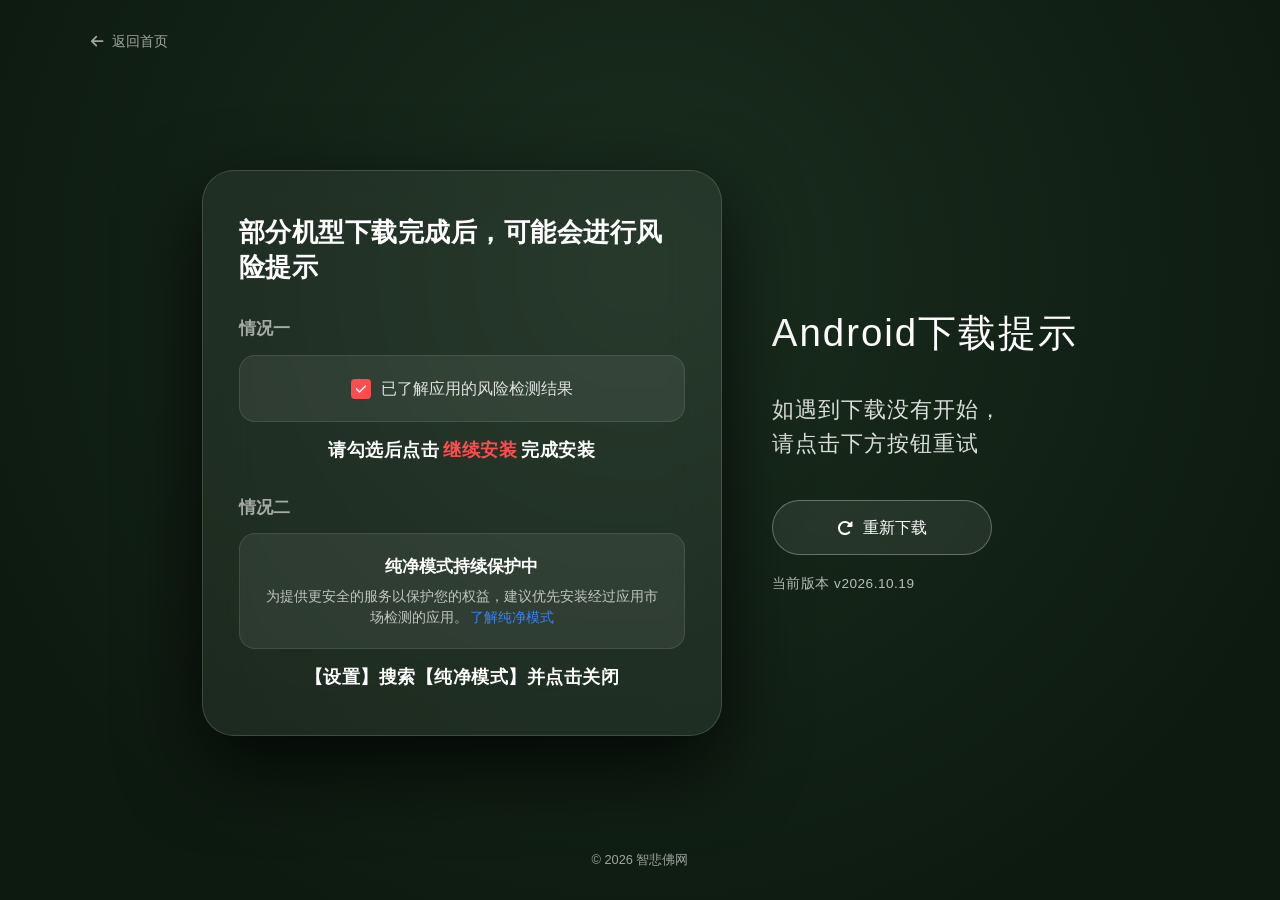
==== install-guide.html @ 568faa1f "智悲佛网官方网站" ====
<!DOCTYPE html>
<html lang="zh-CN">
<head>
  <meta charset="UTF-8">
  <meta name="viewport" content="width=device-width, initial-scale=1.0, viewport-fit=cover">
  <title>Android下载提示 - 智悲佛网</title>
  <meta name="description" content="智悲佛网 Android 安装包下载说明：遇到风险提示或纯净模式拦截时的处理方法。">
  <meta name="theme-color" content="#0d1a10">
  <meta name="robots" content="noindex">
  <link rel="icon" href="favicon.svg" type="image/svg+xml">
  <link rel="stylesheet" href="style.css">
  <style>
    body.page {
      padding: max(30px, env(safe-area-inset-top)) max(20px, env(safe-area-inset-right))
        max(30px, env(safe-area-inset-bottom)) max(20px, env(safe-area-inset-left));
      line-height: 1.6;
      display: flex;
      flex-direction: column;
      align-items: center;
    }

    .container {
      max-width: 1100px;
      width: 100%;
      flex: 1;
      display: flex;
      flex-direction: column;
    }

    .nav-back { margin-bottom: 20px; }

    .content-wrapper {
      display: flex;
      align-items: center;
      justify-content: center;
      gap: 50px;
      margin: auto 0;
      padding: 20px 0;
    }

    .tips-card {
      background: var(--glass-bg);
      -webkit-backdrop-filter: blur(25px);
      backdrop-filter: blur(25px);
      border: 1px solid var(--glass-border);
      border-radius: 32px;
      padding: 44px 36px;
      width: 100%;
      max-width: 520px;
      box-shadow: 0 30px 80px rgba(0, 0, 0, 0.8);
      flex-shrink: 0;
    }

    .tips-card .main-title {
      font-size: 1.65rem;
      font-weight: 700;
      color: #ffffff;
      line-height: 1.35;
      margin-bottom: 30px;
      letter-spacing: 0.5px;
    }

    .case-item { margin-bottom: 30px; }
    .case-item:last-child { margin-bottom: 0; }

    .case-label {
      font-size: 1.05rem;
      color: var(--text-faint);
      font-weight: 600;
      margin-bottom: 12px;
    }

    .ui-mock-box {
      background: rgba(255, 255, 255, 0.07);
      border-radius: 16px;
      padding: 20px;
      margin-bottom: 14px;
      border: 1px solid rgba(255, 255, 255, 0.1);
      display: flex;
      flex-direction: column;
      align-items: center;
      justify-content: center;
      text-align: center;
    }

    .mock-check-group {
      display: inline-flex;
      align-items: center;
      gap: 10px;
      font-size: 1rem;
      color: rgba(255, 255, 255, 0.85);
    }

    .mock-checkbox {
      width: 20px;
      height: 20px;
      background: var(--danger);
      color: #ffffff;
      border-radius: 4px;
      display: flex;
      align-items: center;
      justify-content: center;
      font-size: 12px;
      flex-shrink: 0;
    }

    .mock-title {
      font-size: 1.05rem;
      font-weight: 600;
      color: #ffffff;
      margin-bottom: 6px;
    }

    .mock-desc {
      font-size: 0.85rem;
      color: var(--text-muted);
      line-height: 1.5;
    }

    .mock-blue-text {
      color: var(--link-blue);
      margin-left: 2px;
    }

    .action-guide {
      font-size: 1.1rem;
      color: #ffffff;
      font-weight: 700;
      text-align: center;
      letter-spacing: 0.5px;
    }

    .action-guide .highlight-red {
      color: var(--danger);
      margin: 0 4px;
    }

    .right-content {
      display: flex;
      flex-direction: column;
      align-items: flex-start;
      gap: 28px;
    }

    .page-title {
      font-size: clamp(2rem, 4vw, 3rem);
      font-weight: 700;
      letter-spacing: 0.5px;
      line-height: 1.15;
      color: #ffffff;
    }

    .slogan-text {
      font-size: clamp(1.1rem, 2vw, 1.35rem);
      font-weight: 400;
      line-height: 1.6;
      color: rgba(255, 255, 255, 0.85);
      letter-spacing: 1px;
    }

    .notice {
      max-width: 360px;
      padding: 12px 16px;
      border-radius: 12px;
      background: rgba(255, 77, 79, 0.12);
      border: 1px solid rgba(255, 77, 79, 0.45);
      color: #ffffff;
      font-size: 0.95rem;
      line-height: 1.6;
    }

    .notice[hidden] { display: none; }

    .btn-group {
      display: flex;
      flex-direction: column;
      gap: 14px;
      width: 100%;
      max-width: 220px;
      margin-top: 10px;
    }

    .btn {
      display: inline-flex;
      align-items: center;
      justify-content: center;
      gap: 10px;
      padding: 14px 28px;
      background: rgba(255, 255, 255, 0.08);
      border: 1px solid rgba(255, 255, 255, 0.3);
      border-radius: 50px;
      color: #ffffff;
      text-decoration: none;
      font-size: 1rem;
      font-weight: 400;
      transition: background 0.25s ease, border-color 0.25s ease;
      -webkit-backdrop-filter: blur(10px);
      backdrop-filter: blur(10px);
    }

    .btn:hover {
      background: rgba(255, 255, 255, 0.2);
      border-color: #ffffff;
    }

    .version-info {
      font-size: 0.85rem;
      font-weight: 300;
      letter-spacing: 0.5px;
      color: var(--text-muted);
      margin-top: -10px;
    }

    .version-info[hidden] { display: none; }

    .page-footer {
      margin-top: 0;
      padding-top: 20px;
    }

    @media (max-width: 980px) {
      .content-wrapper {
        flex-direction: column-reverse;
        gap: 36px;
      }

      .right-content {
        align-items: center;
        text-align: center;
      }

      .btn-group {
        max-width: 100%;
        flex-direction: row;
      }

      .btn { flex: 1; }

      .tips-card {
        padding: 32px 20px;
        max-width: 100%;
      }

      .tips-card .main-title { font-size: 1.35rem; }
      .action-guide { font-size: 1rem; }
    }
  </style>
</head>
<body class="page">

  <div class="container">
    <div class="nav-back">
      <a href="index.html"><svg class="icon" viewBox="0 0 448 512" aria-hidden="true" focusable="false"><path d="M9.4 233.4c-12.5 12.5-12.5 32.8 0 45.3l160 160c12.5 12.5 32.8 12.5 45.3 0s12.5-32.8 0-45.3L109.2 288 416 288c17.7 0 32-14.3 32-32s-14.3-32-32-32l-306.7 0L214.6 118.6c12.5-12.5 12.5-32.8 0-45.3s-32.8-12.5-45.3 0l-160 160z"/></svg> 返回首页</a>
    </div>

    <div class="content-wrapper">

      <section class="tips-card">
        <h2 class="main-title">部分机型下载完成后，可能会进行风险提示</h2>

        <div class="case-item">
          <div class="case-label">情况一</div>
          <div class="ui-mock-box" aria-hidden="true">
            <div class="mock-check-group">
              <span class="mock-checkbox"><svg class="icon" viewBox="0 0 448 512" aria-hidden="true" focusable="false"><path d="M438.6 105.4c12.5 12.5 12.5 32.8 0 45.3l-256 256c-12.5 12.5-32.8 12.5-45.3 0l-128-128c-12.5-12.5-12.5-32.8 0-45.3s32.8-12.5 45.3 0L160 338.7 393.4 105.4c12.5-12.5 32.8-12.5 45.3 0z"/></svg></span>
              已了解应用的风险检测结果
            </div>
          </div>
          <div class="action-guide">
            请勾选后点击<span class="highlight-red">继续安装</span>完成安装
          </div>
        </div>

        <div class="case-item">
          <div class="case-label">情况二</div>
          <div class="ui-mock-box" aria-hidden="true">
            <div class="mock-title">纯净模式持续保护中</div>
            <div class="mock-desc">
              为提供更安全的服务以保护您的权益，建议优先安装经过应用市场检测的应用。<span class="mock-blue-text">了解纯净模式</span>
            </div>
          </div>
          <div class="action-guide">
            【设置】搜索【纯净模式】并点击关闭
          </div>
        </div>
      </section>

      <section class="right-content">
        <h1 class="page-title">Android下载提示</h1>

        <p class="slogan-text">
          如遇到下载没有开始，<br>
          请点击下方按钮重试
        </p>

        <p class="notice" id="wechatTip" role="alert" hidden>
          当前在微信 / QQ 内置浏览器中，无法直接下载安装包。请点击右上角「⋯」，选择「在浏览器中打开」后再下载。
        </p>

        <p class="notice" id="downloadError" role="alert" hidden>
          下载地址暂时不可用，请稍后重试。
        </p>

        <div class="btn-group">
          <a href="#" id="apkLink" class="btn" download>
            <svg class="icon" viewBox="0 0 512 512" aria-hidden="true" focusable="false"><path d="M463.5 224H472c13.3 0 24-10.7 24-24V72c0-9.7-5.8-18.5-14.8-22.2s-19.3-1.7-26.2 5.2L413.4 96.6c-87.6-86.5-228.7-86.2-315.8 1c-87.5 87.5-87.5 229.3 0 316.8s229.3 87.5 316.8 0c12.5-12.5 12.5-32.8 0-45.3s-32.8-12.5-45.3 0c-62.5 62.5-163.8 62.5-226.3 0s-62.5-163.8 0-226.3c62.2-62.2 162.7-62.5 225.3-1L327 183c-6.9 6.9-8.9 17.2-5.2 26.2s12.5 14.8 22.2 14.8H463.5z"/></svg> 重新下载
          </a>
        </div>

        <p class="version-info" id="versionInfo" hidden></p>
      </section>

    </div>

    <footer class="page-footer">&copy; 2026 智悲佛网</footer>
  </div>

  <script>
    (function () {
      var link = document.getElementById('apkLink');
      var tip = document.getElementById('wechatTip');
      var err = document.getElementById('downloadError');
      var info = document.getElementById('versionInfo');
      var inAppBrowser = /MicroMessenger|QQ\//i.test(navigator.userAgent);
      var ready = false;

      link.addEventListener('click', function (e) {
        if (!ready) e.preventDefault();
      });

      function fail() {
        link.setAttribute('aria-disabled', 'true');
        err.hidden = false;
      }

      function autoDownload() {
        if (inAppBrowser) {
          tip.hidden = false;
          return;
        }
        var KEY = 'apk-auto-downloaded';
        try {
          if (sessionStorage.getItem(KEY)) return;
          sessionStorage.setItem(KEY, '1');
        } catch (e) { }
        setTimeout(function () { link.click(); }, 1000);
      }

      if (!window.fetch) { fail(); return; }

      fetch('version.json', { cache: 'no-cache' })
        .then(function (r) { return r.ok ? r.json() : Promise.reject(); })
        .then(function (d) {
          var version = d && d.version ? String(d.version).replace(/^v/i, '') : '';
          if (!version) return Promise.reject();
          link.href = '/releases/zhibeifw-' + encodeURIComponent(version) + '.apk';
          ready = true;
          info.textContent = '当前版本 v' + version;
          info.hidden = false;
          autoDownload();
        })
        .catch(fail);
    })();
  </script>

</body>
</html>
---- style.css ----
:root {
  --bg-hero: #0d1a10;
  --bg-page: #0d1a10;
  --bg-page-glow: #1a2e1f;
  --accent: #a62127;
  --danger: #ff4d4f;
  --link-blue: #3b82f6;
  --text: rgba(255, 255, 255, 0.88);
  --text-strong: #ffffff;
  --text-muted: rgba(255, 255, 255, 0.7);
  --text-faint: rgba(255, 255, 255, 0.6);
  --glass-bg: rgba(255, 255, 255, 0.06);
  --glass-border: rgba(255, 255, 255, 0.15);
  --font-sans: -apple-system, BlinkMacSystemFont, "PingFang SC", "Hiragino Sans GB",
    "Microsoft YaHei", "Noto Sans SC", "Helvetica Neue", Arial, sans-serif;
}

* {
  margin: 0;
  padding: 0;
  box-sizing: border-box;
}

html {
  -webkit-text-size-adjust: 100%;
  text-size-adjust: 100%;
}

body {
  font-family: var(--font-sans);
  color: var(--text);
  background-color: var(--bg-page);
}

a {
  color: inherit;
}

a:focus-visible {
  outline: 2px solid #ffffff;
  outline-offset: 3px;
  border-radius: 6px;
}

.icon {
  display: inline-block;
  width: 1em;
  height: 1em;
  fill: currentColor;
  flex-shrink: 0;
  vertical-align: -0.125em;
}

.glass {
  background: var(--glass-bg);
  border: 1px solid var(--glass-border);
  -webkit-backdrop-filter: blur(16px);
  backdrop-filter: blur(16px);
}

body.page {
  background-image: radial-gradient(circle at 50% 30%, var(--bg-page-glow) 0%, var(--bg-page) 80%);
  background-repeat: no-repeat;
  background-attachment: fixed;
  line-height: 1.8;
  padding: max(40px, env(safe-area-inset-top)) max(20px, env(safe-area-inset-right))
    max(80px, env(safe-area-inset-bottom)) max(20px, env(safe-area-inset-left));
  min-height: 100vh;
  min-height: 100dvh;
}

.container {
  max-width: 760px;
  margin: 0 auto;
}

.nav-back {
  margin-bottom: 40px;
}

.nav-back a {
  color: var(--text-faint);
  text-decoration: none;
  font-size: 0.9rem;
  display: inline-flex;
  align-items: center;
  gap: 8px;
  transition: color 0.2s ease;
}

.nav-back a:hover {
  color: #ffffff;
}

.page h1 {
  font-size: clamp(1.8rem, 3vw, 2.4rem);
  font-weight: 300;
  letter-spacing: 2px;
  margin-bottom: 10px;
  color: #ffffff;
}

.subtitle {
  font-size: 0.85rem;
  color: var(--text-faint);
  margin-bottom: 40px;
  border-bottom: 1px solid rgba(255, 255, 255, 0.1);
  padding-bottom: 20px;
}

.page-footer {
  text-align: center;
  margin-top: 60px;
  font-size: 0.8rem;
  color: var(--text-faint);
}

@media (prefers-reduced-motion: reduce) {
  *,
  *::before,
  *::after {
    transition-duration: 0.01ms !important;
    animation-duration: 0.01ms !important;
  }
}
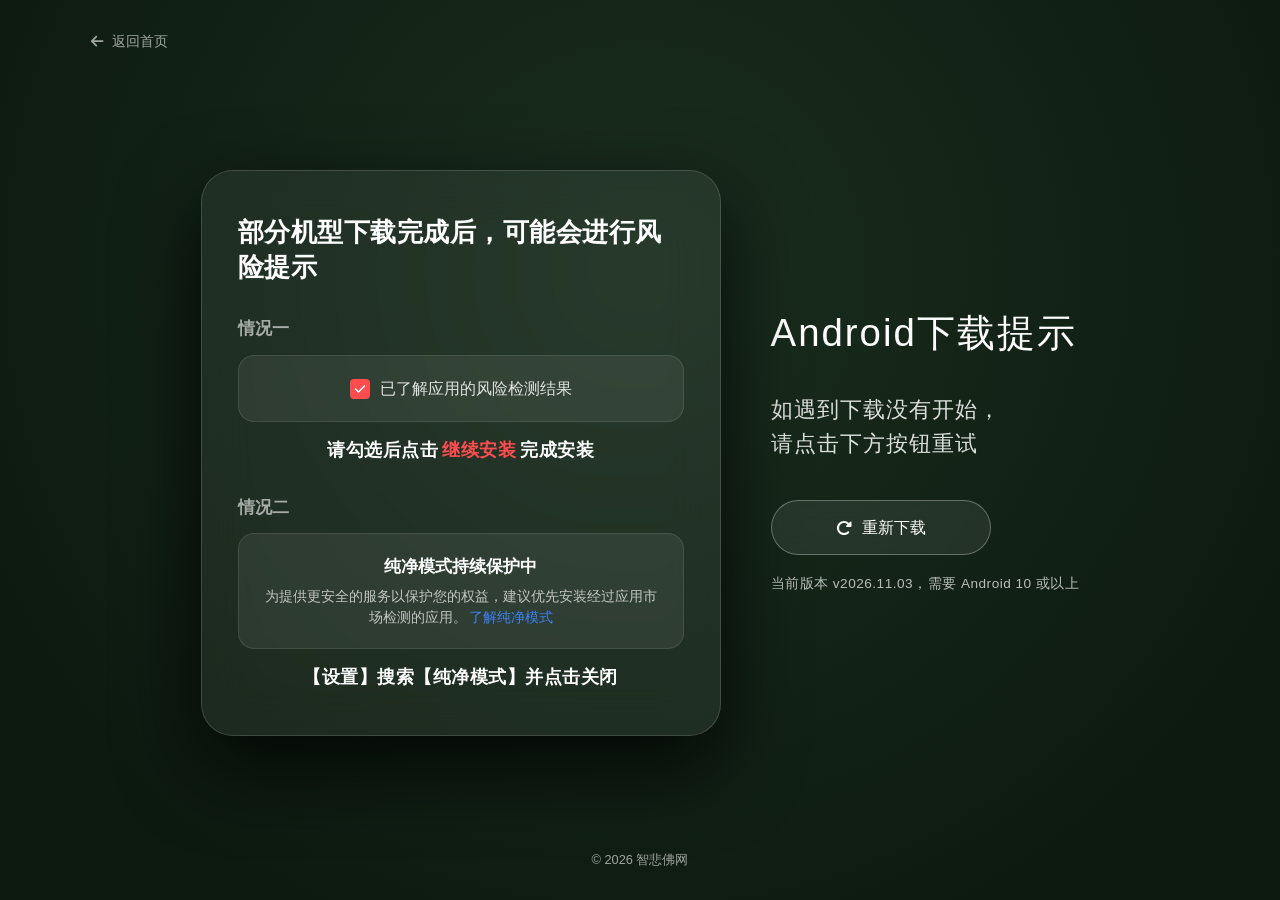
==== commit 01bbfb98: "版本 2026.11.03；下载页注明需要 Android 10 或以上" ====
--- a/install-guide.html
+++ b/install-guide.html
@@ -355,7 +355,7 @@
           if (!version) return Promise.reject();
           link.href = '/releases/zhibeifw-' + encodeURIComponent(version) + '.apk';
           ready = true;
-          info.textContent = '当前版本 v' + version;
+          info.textContent = '当前版本 v' + version + '，需要 Android 10 或以上';
           info.hidden = false;
           autoDownload();
         })
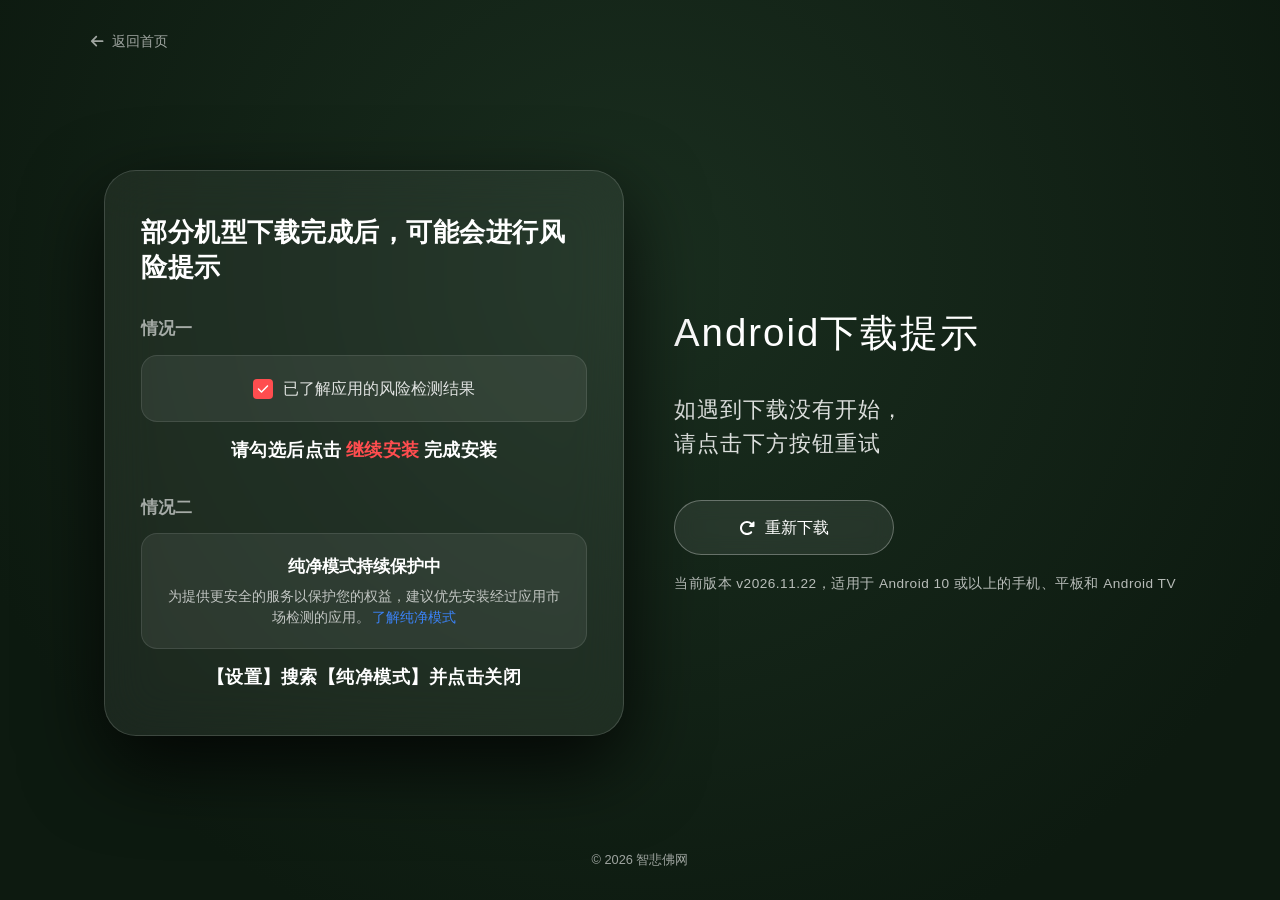
==== commit 0d2d9265: "更新 Android 通用版下载信息" ====
--- a/install-guide.html
+++ b/install-guide.html
@@ -355,7 +355,7 @@
           if (!version) return Promise.reject();
           link.href = '/releases/zhibeifw-' + encodeURIComponent(version) + '.apk';
           ready = true;
-          info.textContent = '当前版本 v' + version + '，需要 Android 10 或以上';
+          info.textContent = '当前版本 v' + version + '，适用于 Android 10 或以上的手机、平板和 Android TV';
           info.hidden = false;
           autoDownload();
         })
